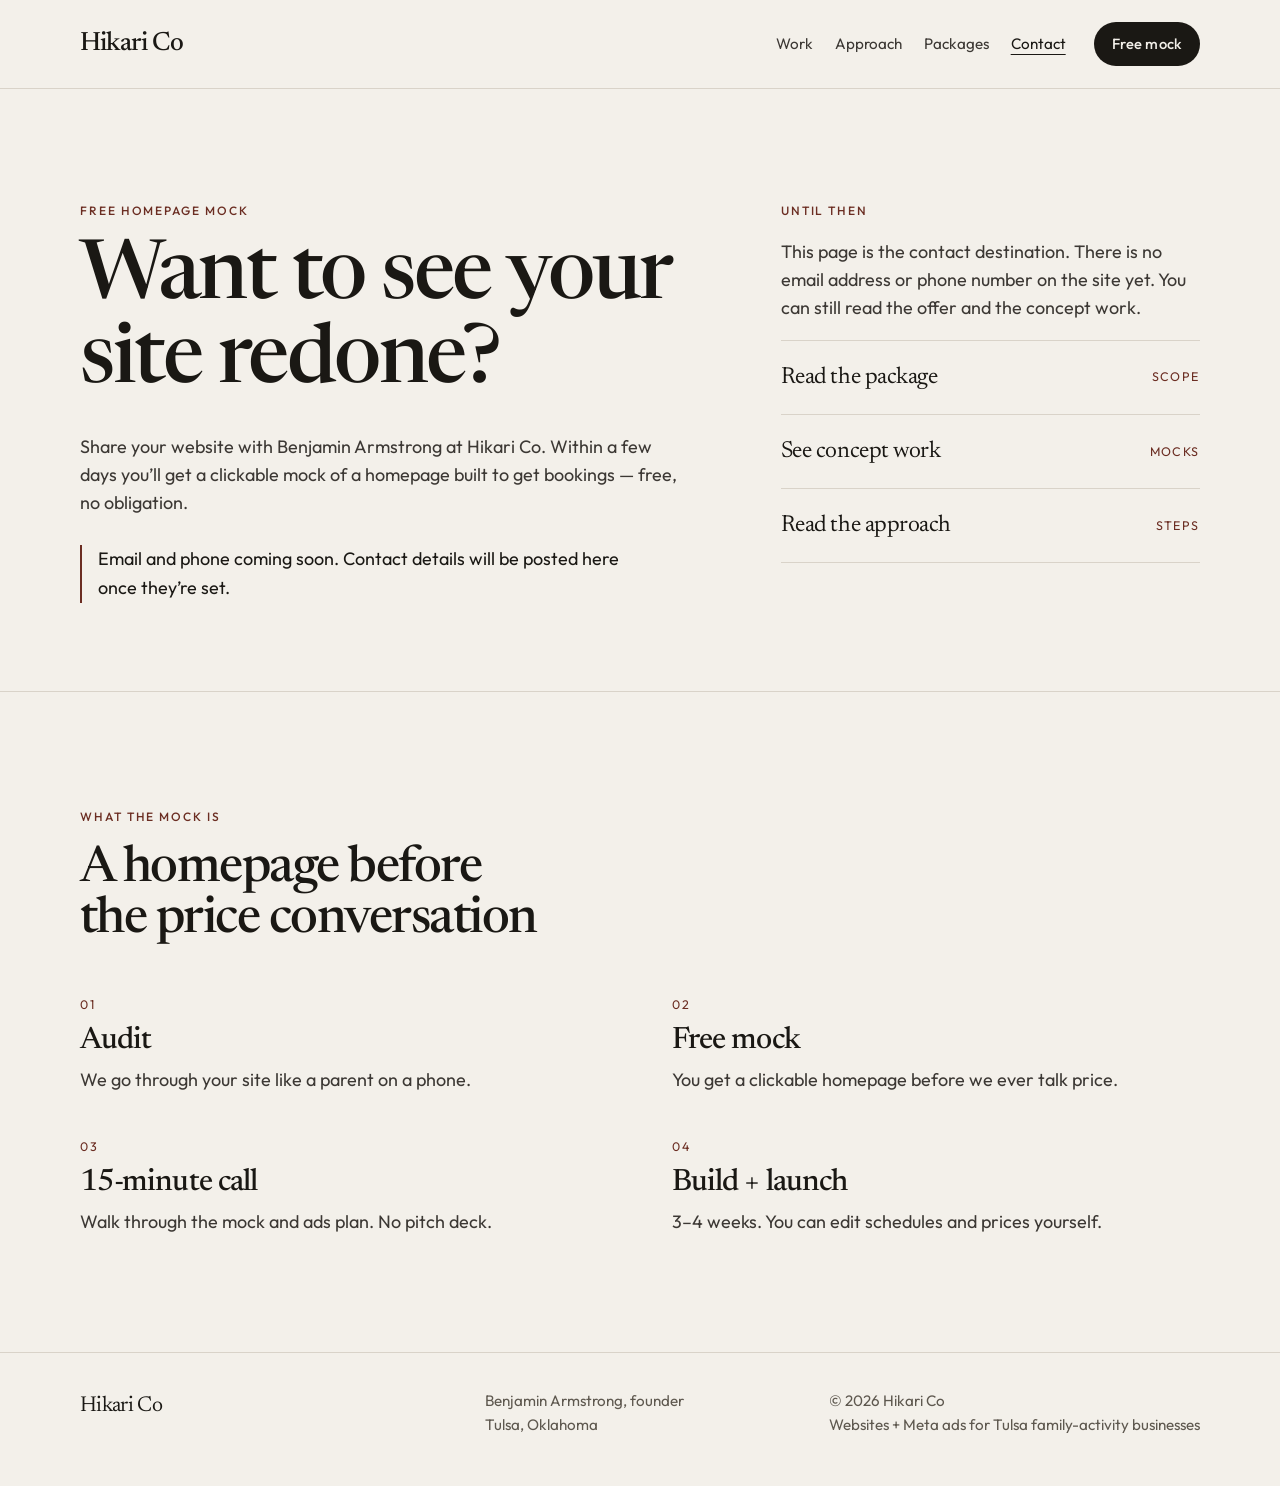
==== contact/index.html @ df914d3b "Redesign Hikari Co as a multi-page studio site. Move the fixed-price package to /packages/, keep pri" ====
<!DOCTYPE html>
<html lang="en">
<head>
  <meta charset="utf-8">
  <meta name="viewport" content="width=device-width, initial-scale=1">
  <title>Contact — Hikari Co</title>
  <meta name="description" content="Request a free homepage mock from Benjamin Armstrong at Hikari Co. Email and phone are not posted yet.">
  <link rel="icon" href="/favicon.svg" type="image/svg+xml">
  <link rel="preconnect" href="https://fonts.googleapis.com">
  <link rel="preconnect" href="https://fonts.gstatic.com" crossorigin>
  <link href="https://fonts.googleapis.com/css2?family=Newsreader:opsz,wght@6..72,500;6..72,600&family=Outfit:wght@400;500&display=swap" rel="stylesheet">
  <link rel="stylesheet" href="/styles.css">
</head>
<body>
  <a class="skip" href="#main">Skip to content</a>
  <header class="site-header">
    <div class="wrap header-bar">
      <a class="wordmark" href="/">Hikari Co</a>
      <nav class="nav" aria-label="Primary">
        <a href="/#work">Work</a>
        <a href="/#approach">Approach</a>
        <a href="/packages/">Packages</a>
        <a href="/contact/" aria-current="page">Contact</a>
      </nav>
      <a class="btn" href="/contact/" aria-current="page">Free mock</a>
    </div>
  </header>
  <main id="main" tabindex="-1">
    <section class="hero">
      <div class="wrap split">
        <div>
          <p class="eyebrow">Free homepage mock</p>
          <h1>Want to see your site redone?</h1>
          <p class="lede">Share your website with Benjamin Armstrong at Hikari Co. Within a few days you’ll get a clickable mock of a homepage built to get bookings — free, no obligation.</p>
          <p class="note">Email and phone coming soon. Contact details will be posted here once they’re set.</p>
        </div>
        <div>
          <p class="eyebrow">Until then</p>
          <p class="dek">This page is the contact destination. There is no email address or phone number on the site yet. You can still read the offer and the concept work.</p>
          <ul class="next-links">
            <li><a href="/packages/">Read the package <span>Scope</span></a></li>
            <li><a href="/#work">See concept work <span>Mocks</span></a></li>
            <li><a href="/#approach">Read the approach <span>Steps</span></a></li>
          </ul>
        </div>
      </div>
    </section>

    <section class="block" aria-labelledby="expect-title">
      <div class="wrap">
        <p class="eyebrow">What the mock is</p>
        <h2 id="expect-title">A homepage before the price conversation</h2>
        <ol class="steps">
          <li>
            <span class="num">01</span>
            <h3>Audit</h3>
            <p>We go through your site like a parent on a phone.</p>
          </li>
          <li>
            <span class="num">02</span>
            <h3>Free mock</h3>
            <p>You get a clickable homepage before we ever talk price.</p>
          </li>
          <li>
            <span class="num">03</span>
            <h3>15-minute call</h3>
            <p>Walk through the mock and ads plan. No pitch deck.</p>
          </li>
          <li>
            <span class="num">04</span>
            <h3>Build + launch</h3>
            <p>3–4 weeks. You can edit schedules and prices yourself.</p>
          </li>
        </ol>
      </div>
    </section>
  </main>
  <footer class="site-footer">
    <div class="wrap footer-grid">
      <p class="footer-name">Hikari Co</p>
      <p>Benjamin Armstrong, founder<br>Tulsa, Oklahoma</p>
      <p>© 2026 Hikari Co<br>Websites + Meta ads for Tulsa family-activity businesses</p>
    </div>
  </footer>
</body>
</html>
---- styles.css ----
/* Hikari Co — static studio site. Restrained type, paper, and ink. */

:root {
  --paper: #f3f0ea;
  --paper-2: #f7f5f1;
  --ink: #1a1814;
  --soft: #3c3834;
  --mute: #5e584f;
  --line: #d9d3c9;
  --accent: #6b2d22;
  --serif: "Newsreader", "Iowan Old Style", "Palatino Linotype", Palatino, Georgia, serif;
  --sans: "Outfit", "Avenir Next", "Segoe UI", sans-serif;
  --header: 7.5rem;
}

*,
*::before,
*::after {
  box-sizing: border-box;
}

html {
  scroll-behavior: smooth;
}

body {
  margin: 0;
  background: var(--paper);
  color: var(--ink);
  font-family: var(--sans);
  font-size: 18px;
  line-height: 1.6;
  font-weight: 400;
  text-rendering: optimizeLegibility;
  overflow-x: clip;
}

img {
  max-width: 100%;
}

a {
  color: inherit;
}

:focus {
  outline: none;
}

:focus-visible {
  outline: 2px solid var(--accent);
  outline-offset: 3px;
}

::selection {
  background: #e6d5cc;
  color: var(--ink);
}

.skip {
  position: absolute;
  left: 16px;
  top: -48px;
  z-index: 20;
  background: var(--ink);
  color: var(--paper);
  padding: 8px 12px;
  text-decoration: none;
}

.skip:focus {
  top: 12px;
}

.wrap {
  width: min(1120px, calc(100% - 48px));
  margin-inline: auto;
}

.site-header {
  position: sticky;
  top: 0;
  z-index: 5;
  background: var(--paper);
  border-bottom: 1px solid var(--line);
}

.header-bar {
  display: grid;
  grid-template-columns: 1fr auto;
  grid-template-areas:
    "mark cta"
    "nav nav";
  gap: 14px 20px;
  align-items: center;
  min-height: 4.5rem;
  padding-block: 18px 16px;
}

.wordmark {
  grid-area: mark;
  font-family: var(--serif);
  font-size: 1.65rem;
  font-weight: 500;
  letter-spacing: -0.03em;
  line-height: 1;
  text-decoration: none;
  justify-self: start;
}

.nav {
  grid-area: nav;
  display: flex;
  flex-wrap: wrap;
  gap: 8px 22px;
}

.nav a {
  text-decoration: none;
  font-size: 0.95rem;
  color: var(--soft);
}

.nav a:hover,
.nav a[aria-current="page"] {
  color: var(--ink);
}

.nav a[aria-current="page"] {
  text-decoration: underline;
  text-underline-offset: 0.35em;
  text-decoration-thickness: 1px;
}

.header-bar .btn {
  grid-area: cta;
  justify-self: end;
}

.btn {
  display: inline-flex;
  align-items: center;
  justify-content: center;
  min-height: 44px;
  padding: 0 18px;
  background: var(--ink);
  color: var(--paper);
  text-decoration: none;
  border-radius: 999px;
  font-size: 0.92rem;
  font-weight: 500;
  letter-spacing: 0.01em;
  transition: background-color 180ms ease, transform 180ms ease;
}

.btn:hover {
  background: #2c2824;
}

.btn.quiet {
  background: transparent;
  color: var(--ink);
  box-shadow: inset 0 0 0 1px var(--ink);
}

.btn.quiet:hover {
  background: rgba(26, 24, 20, 0.04);
}

.hero {
  padding-block: clamp(64px, 9vw, 112px) clamp(56px, 7vw, 88px);
}

.hero-grid {
  display: grid;
  grid-template-columns: minmax(0, 1.45fr) minmax(240px, 0.7fr);
  gap: clamp(36px, 6vw, 88px);
  align-items: end;
}

.eyebrow {
  margin: 0 0 18px;
  font-size: 0.75rem;
  font-weight: 500;
  letter-spacing: 0.16em;
  text-transform: uppercase;
  color: var(--accent);
}

h1,
h2,
h3 {
  font-family: var(--serif);
  font-weight: 500;
  letter-spacing: -0.03em;
  line-height: 1.02;
  text-wrap: balance;
  margin: 0;
}

h1 {
  font-size: clamp(2.6rem, 6.4vw, 5.15rem);
  max-width: 11em;
}

h2 {
  font-size: clamp(2rem, 4vw, 3.15rem);
  max-width: 16em;
}

h3 {
  font-size: clamp(1.55rem, 2.4vw, 2rem);
  margin-bottom: 10px;
}

.lede,
.dek {
  max-width: 38rem;
  color: var(--soft);
  font-size: 1.125rem;
  line-height: 1.55;
}

.lede {
  margin: 28px 0 0;
}

.by {
  margin: 22px 0 0;
  color: var(--mute);
  font-size: 0.95rem;
}

.actions {
  display: flex;
  flex-wrap: wrap;
  gap: 12px;
  margin-top: 32px;
}

.side-note {
  margin: 0;
  padding-top: 8px;
  border-top: 1px solid var(--line);
  color: var(--mute);
  font-size: 0.95rem;
}

.side-note a {
  color: var(--ink);
}

.block {
  padding-block: clamp(72px, 9vw, 120px);
  border-top: 1px solid var(--line);
}

.intro {
  max-width: 40rem;
  margin-top: 18px;
  color: var(--soft);
}

.places {
  list-style: none;
  padding: 0;
  margin: 48px 0 0;
  display: grid;
  grid-template-columns: repeat(4, minmax(0, 1fr));
  border-top: 1px solid var(--line);
}

.places li {
  margin: 0;
  padding: 18px 20px 18px 0;
  border-bottom: 1px solid var(--line);
  font-size: 1.02rem;
}

.pair {
  display: grid;
  grid-template-columns: 1fr 1fr;
  gap: 48px 72px;
  margin-top: 48px;
}

.pair p,
.steps p,
.scope p,
.work-desc {
  margin: 0;
  color: var(--soft);
  max-width: 38rem;
}

.text-link {
  display: inline-block;
  margin-top: 28px;
  color: var(--ink);
  text-underline-offset: 0.28em;
}

.disclaimer {
  margin: 28px 0 8px;
  padding: 22px 24px;
  max-width: 44rem;
  background: var(--paper-2);
  border: 1px solid var(--line);
  color: var(--soft);
  font-size: 1rem;
}

.disclaimer strong {
  display: block;
  margin-bottom: 8px;
  color: var(--ink);
  font-weight: 500;
  font-family: var(--serif);
  font-size: 1.25rem;
  letter-spacing: -0.02em;
  line-height: 1.25;
}

.work-list {
  list-style: none;
  padding: 0;
  margin: 36px 0 0;
}

.work-row {
  display: grid;
  grid-template-columns: minmax(0, 1fr) auto;
  gap: 6px 32px;
  padding: 28px 0;
  border-top: 1px solid var(--line);
  text-decoration: none;
  color: inherit;
  transition: background-color 180ms ease;
}

.work-list li:last-child .work-row {
  border-bottom: 1px solid var(--line);
}

.work-kicker,
.work-go {
  font-size: 0.82rem;
  letter-spacing: 0.08em;
  text-transform: uppercase;
  color: var(--mute);
}

.work-name {
  font-family: var(--serif);
  font-size: clamp(1.8rem, 3vw, 2.6rem);
  font-weight: 500;
  letter-spacing: -0.03em;
  line-height: 1.05;
  color: var(--ink);
}

.work-desc {
  grid-column: 1;
}

.work-go {
  grid-column: 2;
  grid-row: 1 / span 3;
  align-self: center;
  color: var(--accent);
  letter-spacing: 0.06em;
  transition: transform 180ms ease;
}

.work-row:hover .work-go {
  transform: translateX(4px);
}

.steps,
.scope {
  list-style: none;
  padding: 0;
  margin: 48px 0 0;
}

.steps {
  display: grid;
  grid-template-columns: 1fr 1fr;
  gap: 42px 64px;
}

.num {
  display: block;
  margin-bottom: 10px;
  font-size: 0.78rem;
  letter-spacing: 0.14em;
  color: var(--accent);
}

.close-grid,
.split {
  display: grid;
  grid-template-columns: minmax(0, 1.2fr) minmax(240px, 0.8fr);
  gap: 40px 72px;
  align-items: start;
}

.note {
  margin: 28px 0 0;
  padding-left: 16px;
  border-left: 2px solid var(--accent);
  max-width: 36rem;
  color: var(--ink);
}

.price {
  margin: 28px 0 0;
  font-family: var(--serif);
  font-weight: 500;
  font-size: clamp(2.35rem, 6.5vw, 4.75rem);
  letter-spacing: -0.045em;
  line-height: 0.95;
}

.price-follow {
  margin-top: 36px;
}

.included {
  list-style: none;
  padding: 0;
  margin: 8px 0 0;
  border-top: 1px solid var(--line);
}

.included li {
  padding: 16px 0;
  border-bottom: 1px solid var(--line);
  color: var(--soft);
}

.scope li + li {
  margin-top: 36px;
  padding-top: 36px;
  border-top: 1px solid var(--line);
}

.next-links {
  list-style: none;
  padding: 0;
  margin: 12px 0 0;
  border-top: 1px solid var(--line);
}

.next-links a {
  display: flex;
  justify-content: space-between;
  gap: 16px;
  padding: 18px 0;
  border-bottom: 1px solid var(--line);
  text-decoration: none;
  font-family: var(--serif);
  font-size: 1.45rem;
  letter-spacing: -0.02em;
}

.next-links a span {
  font-family: var(--sans);
  font-size: 0.78rem;
  letter-spacing: 0.12em;
  text-transform: uppercase;
  color: var(--accent);
  align-self: center;
}

.site-footer {
  border-top: 1px solid var(--line);
  padding-block: 36px 48px;
  color: var(--mute);
  font-size: 0.95rem;
}

.footer-grid {
  display: grid;
  grid-template-columns: 1.2fr 1fr auto;
  gap: 24px 40px;
  align-items: start;
}

.footer-grid p {
  margin: 0;
}

.footer-name {
  font-family: var(--serif);
  color: var(--ink);
  font-size: 1.35rem;
  letter-spacing: -0.03em;
}

.sr-only {
  position: absolute;
  width: 1px;
  height: 1px;
  padding: 0;
  margin: -1px;
  overflow: hidden;
  clip: rect(0, 0, 0, 0);
  white-space: nowrap;
  border: 0;
}

main:focus {
  outline: none;
}

[id] {
  scroll-margin-top: 8.5rem;
}

@media (min-width: 860px) {
  .header-bar {
    grid-template-columns: auto 1fr auto;
    grid-template-areas: "mark nav cta";
    padding-block: 22px;
  }

  .nav {
    justify-content: flex-end;
    margin-right: 8px;
  }
}

@media (max-width: 859px) {
  .hero-grid,
  .pair,
  .steps,
  .close-grid,
  .split,
  .footer-grid,
  .places {
    grid-template-columns: 1fr;
  }

  .places {
    grid-template-columns: 1fr 1fr;
  }

  .footer-grid {
    gap: 18px;
  }
}

@media (max-width: 640px) {
  .wrap {
    width: min(1120px, calc(100% - 36px));
  }

  .work-row {
    grid-template-columns: 1fr;
  }

  .work-go {
    grid-column: 1;
    grid-row: auto;
    margin-top: 8px;
  }

  .work-row:hover .work-go {
    transform: none;
  }
}

@media (max-width: 420px) {
  .places {
    grid-template-columns: 1fr;
  }
}

@media (prefers-reduced-motion: reduce) {
  html {
    scroll-behavior: auto;
  }

  *,
  *::before,
  *::after {
    animation: none !important;
    transition: none !important;
    scroll-behavior: auto !important;
  }
}

@keyframes rise {
  from {
    transform: translateY(8px);
  }
  to {
    transform: none;
  }
}

.hero h1,
.hero .lede,
.hero .actions {
  animation: rise 700ms ease both;
}

.hero .lede {
  animation-delay: 80ms;
}

.hero .actions {
  animation-delay: 150ms;
}
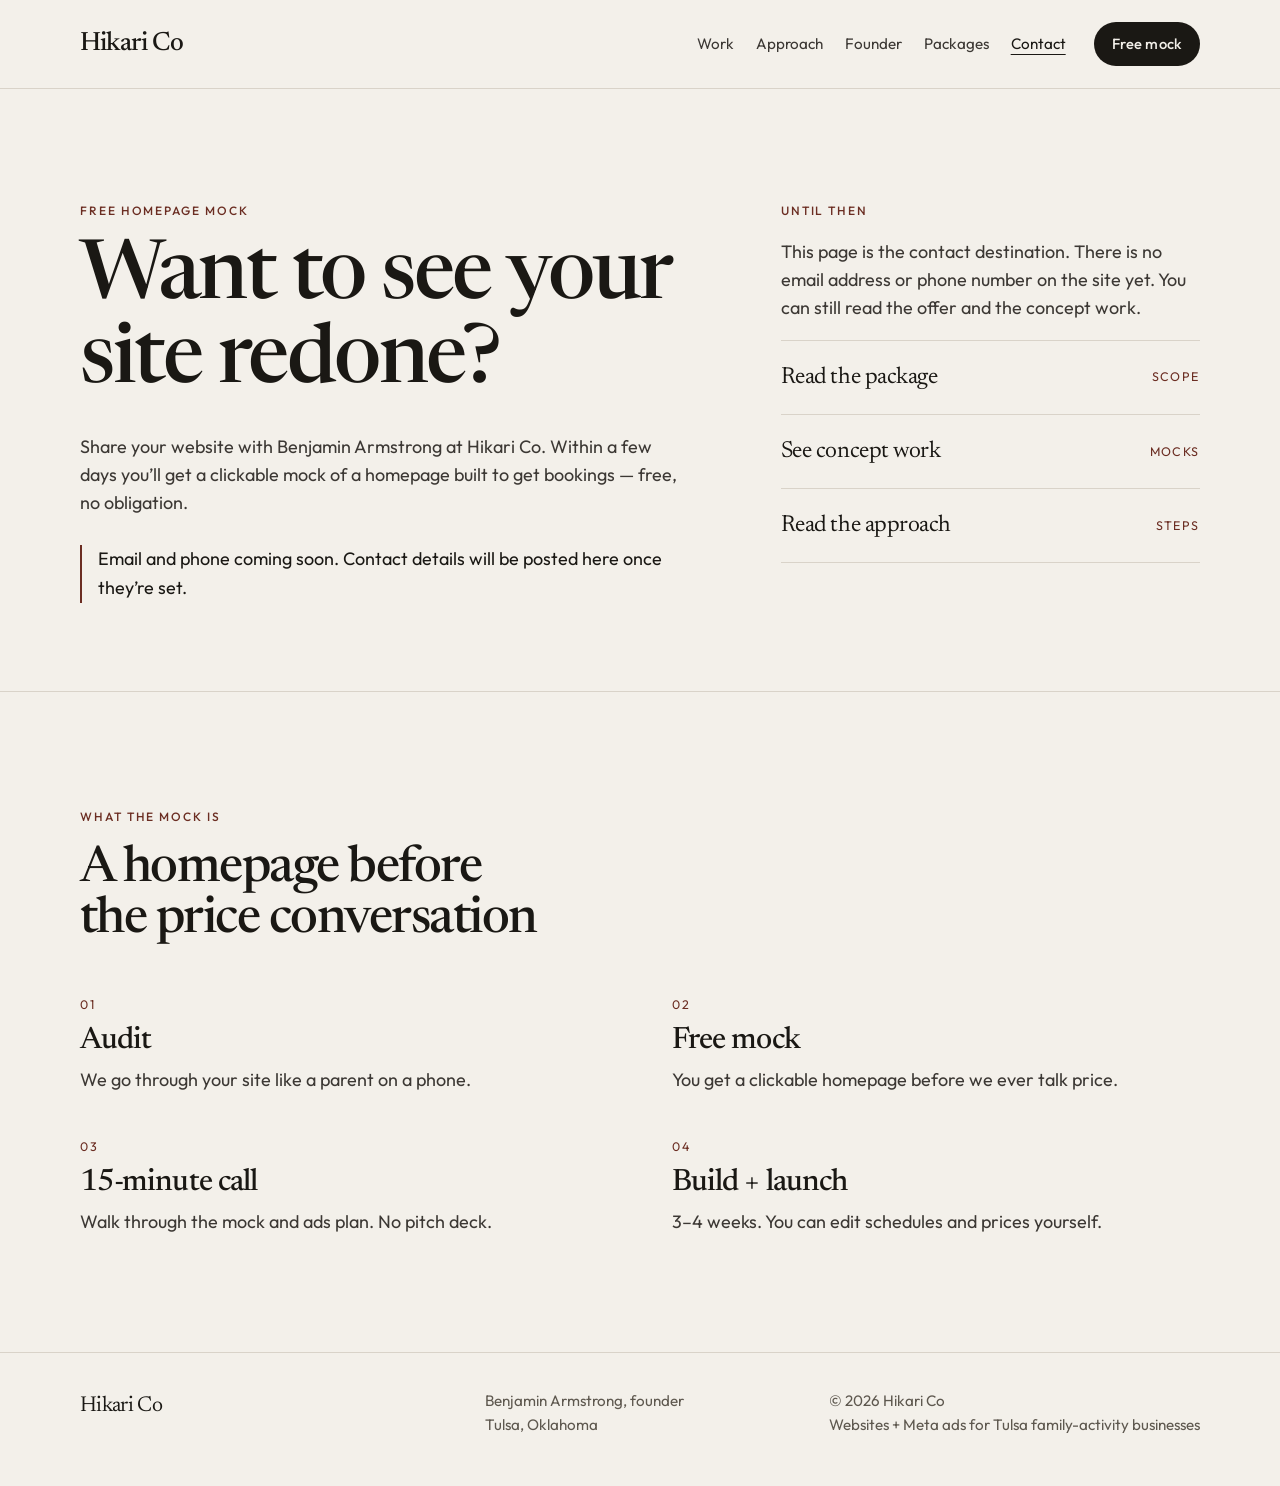
==== commit 86a5db66: "Add a short founder background from Benjamin Armstrong’s own jobs. Show 7+ years in paid acquisition" ====
--- a/contact/index.html
+++ b/contact/index.html
@@ -19,6 +19,7 @@
       <nav class="nav" aria-label="Primary">
         <a href="/#work">Work</a>
         <a href="/#approach">Approach</a>
+        <a href="/#founder">Founder</a>
         <a href="/packages/">Packages</a>
         <a href="/contact/" aria-current="page">Contact</a>
       </nav>
--- a/styles.css
+++ b/styles.css
@@ -409,8 +409,90 @@
   margin: 28px 0 0;
   padding-left: 16px;
   border-left: 2px solid var(--accent);
-  max-width: 36rem;
-  color: var(--ink);
+  max-width: 40rem;
+  color: var(--ink);
+}
+
+.creds {
+  list-style: none;
+  display: grid;
+  grid-template-columns: 1fr 1fr;
+  gap: 28px 64px;
+  margin: 40px 0 0;
+  padding: 28px 0 0;
+  border-top: 1px solid var(--line);
+}
+
+.creds strong {
+  display: block;
+  font-family: var(--serif);
+  font-weight: 500;
+  font-size: clamp(2.4rem, 4vw, 3.4rem);
+  letter-spacing: -0.03em;
+  line-height: 1;
+}
+
+.creds span {
+  display: block;
+  margin-top: 10px;
+  max-width: 34rem;
+  color: var(--soft);
+}
+
+.role-group {
+  margin-top: 48px;
+}
+
+.role-group h3 {
+  font-size: 1.45rem;
+}
+
+.roles {
+  list-style: none;
+  margin: 12px 0 0;
+  padding: 0;
+}
+
+.roles li {
+  display: grid;
+  grid-template-columns: minmax(0, 1.15fr) minmax(0, 1.25fr) auto;
+  gap: 4px 28px;
+  align-items: baseline;
+  padding: 16px 0;
+  border-bottom: 1px solid var(--line);
+}
+
+.roles li:first-child {
+  border-top: 1px solid var(--line);
+}
+
+.role-org,
+.role-title,
+.when,
+.role-scope {
+  margin: 0;
+}
+
+.role-org {
+  font-family: var(--serif);
+  font-size: 1.35rem;
+  letter-spacing: -0.02em;
+}
+
+.role-title {
+  color: var(--soft);
+}
+
+.when {
+  color: var(--mute);
+  font-size: 0.95rem;
+  text-align: right;
+}
+
+.role-scope {
+  margin-top: 12px;
+  max-width: 40rem;
+  color: var(--soft);
 }
 
 .price {
@@ -538,7 +620,8 @@
   .close-grid,
   .split,
   .footer-grid,
-  .places {
+  .places,
+  .creds {
     grid-template-columns: 1fr;
   }
 
@@ -568,6 +651,14 @@
 
   .work-row:hover .work-go {
     transform: none;
+  }
+
+  .roles li {
+    grid-template-columns: 1fr;
+  }
+
+  .when {
+    text-align: left;
   }
 }
 
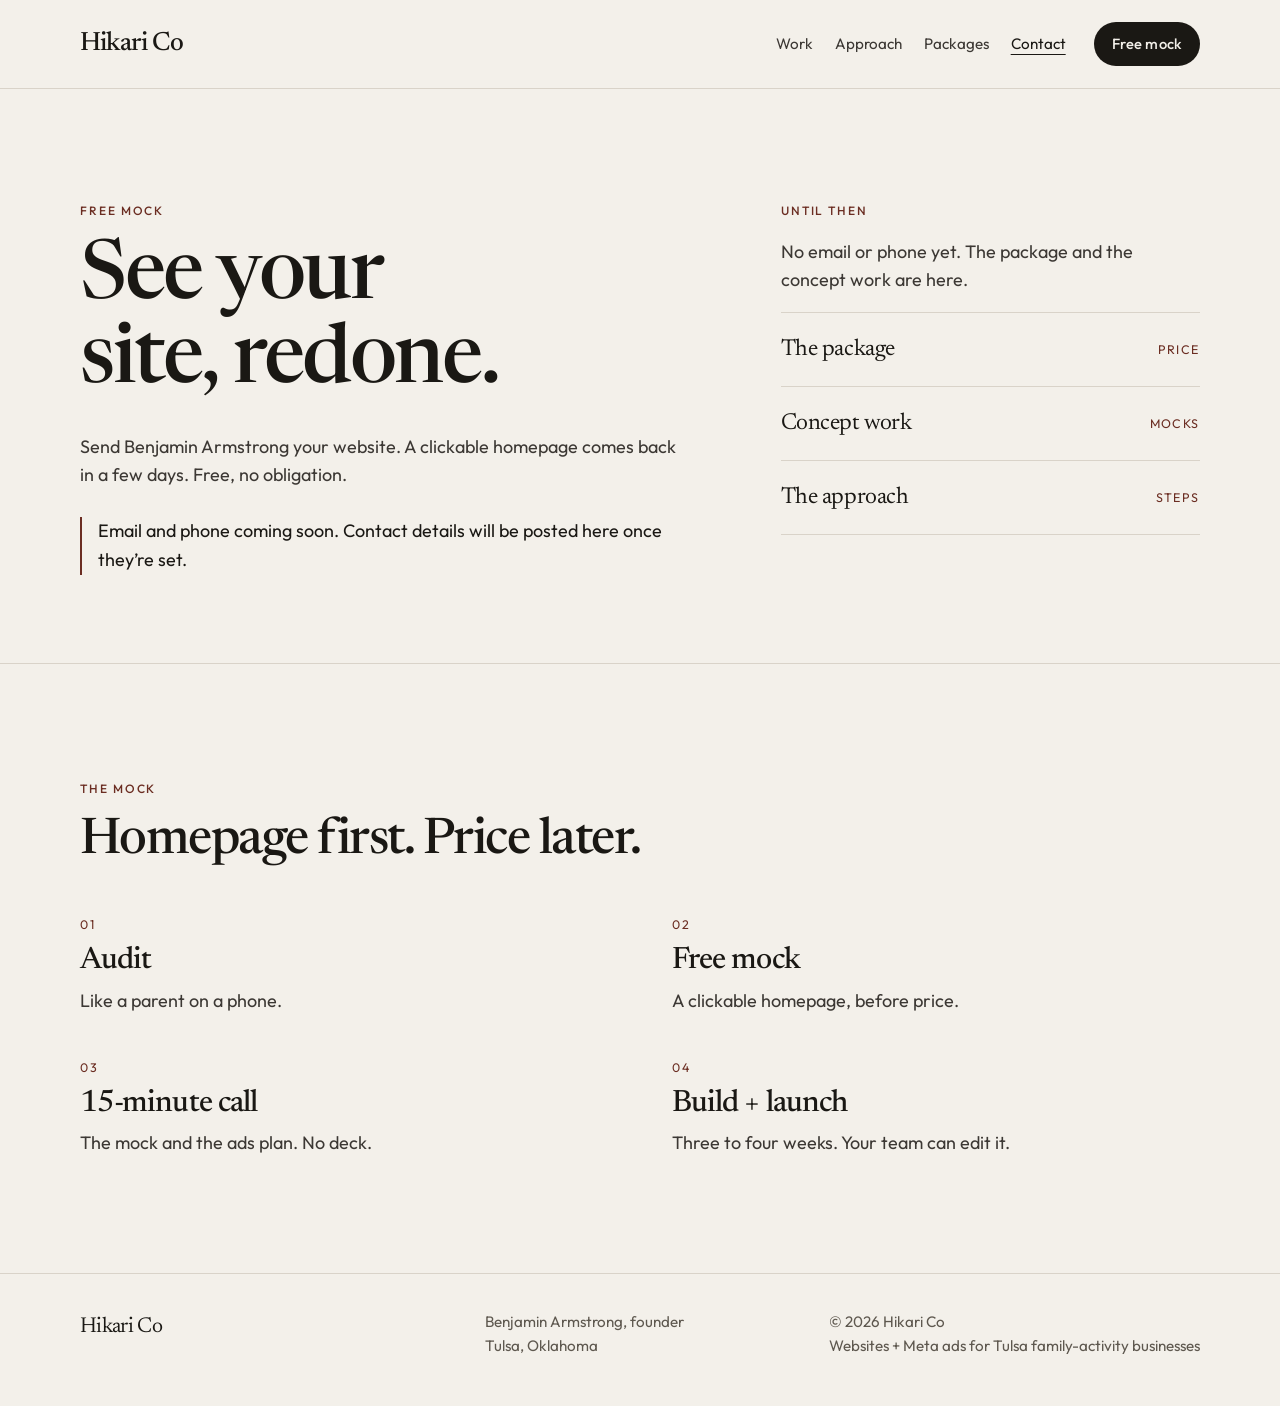
==== commit d787ae4f: "Shorten the site copy into agency headlines. Keep the pages, price, concept-mock disclaimer, and con" ====
--- a/contact/index.html
+++ b/contact/index.html
@@ -19,7 +19,6 @@
       <nav class="nav" aria-label="Primary">
         <a href="/#work">Work</a>
         <a href="/#approach">Approach</a>
-        <a href="/#founder">Founder</a>
         <a href="/packages/">Packages</a>
         <a href="/contact/" aria-current="page">Contact</a>
       </nav>
@@ -30,18 +29,18 @@
     <section class="hero">
       <div class="wrap split">
         <div>
-          <p class="eyebrow">Free homepage mock</p>
-          <h1>Want to see your site redone?</h1>
-          <p class="lede">Share your website with Benjamin Armstrong at Hikari Co. Within a few days you’ll get a clickable mock of a homepage built to get bookings — free, no obligation.</p>
+          <p class="eyebrow">Free mock</p>
+          <h1>See your site, redone.</h1>
+          <p class="lede">Send Benjamin Armstrong your website. A clickable homepage comes back in a few days. Free, no obligation.</p>
           <p class="note">Email and phone coming soon. Contact details will be posted here once they’re set.</p>
         </div>
         <div>
           <p class="eyebrow">Until then</p>
-          <p class="dek">This page is the contact destination. There is no email address or phone number on the site yet. You can still read the offer and the concept work.</p>
+          <p class="dek">No email or phone yet. The package and the concept work are here.</p>
           <ul class="next-links">
-            <li><a href="/packages/">Read the package <span>Scope</span></a></li>
-            <li><a href="/#work">See concept work <span>Mocks</span></a></li>
-            <li><a href="/#approach">Read the approach <span>Steps</span></a></li>
+            <li><a href="/packages/">The package <span>Price</span></a></li>
+            <li><a href="/#work">Concept work <span>Mocks</span></a></li>
+            <li><a href="/#approach">The approach <span>Steps</span></a></li>
           </ul>
         </div>
       </div>
@@ -49,28 +48,28 @@
 
     <section class="block" aria-labelledby="expect-title">
       <div class="wrap">
-        <p class="eyebrow">What the mock is</p>
-        <h2 id="expect-title">A homepage before the price conversation</h2>
+        <p class="eyebrow">The mock</p>
+        <h2 id="expect-title">Homepage first. Price later.</h2>
         <ol class="steps">
           <li>
             <span class="num">01</span>
             <h3>Audit</h3>
-            <p>We go through your site like a parent on a phone.</p>
+            <p>Like a parent on a phone.</p>
           </li>
           <li>
             <span class="num">02</span>
             <h3>Free mock</h3>
-            <p>You get a clickable homepage before we ever talk price.</p>
+            <p>A clickable homepage, before price.</p>
           </li>
           <li>
             <span class="num">03</span>
             <h3>15-minute call</h3>
-            <p>Walk through the mock and ads plan. No pitch deck.</p>
+            <p>The mock and the ads plan. No deck.</p>
           </li>
           <li>
             <span class="num">04</span>
             <h3>Build + launch</h3>
-            <p>3–4 weeks. You can edit schedules and prices yourself.</p>
+            <p>Three to four weeks. Your team can edit it.</p>
           </li>
         </ol>
       </div>
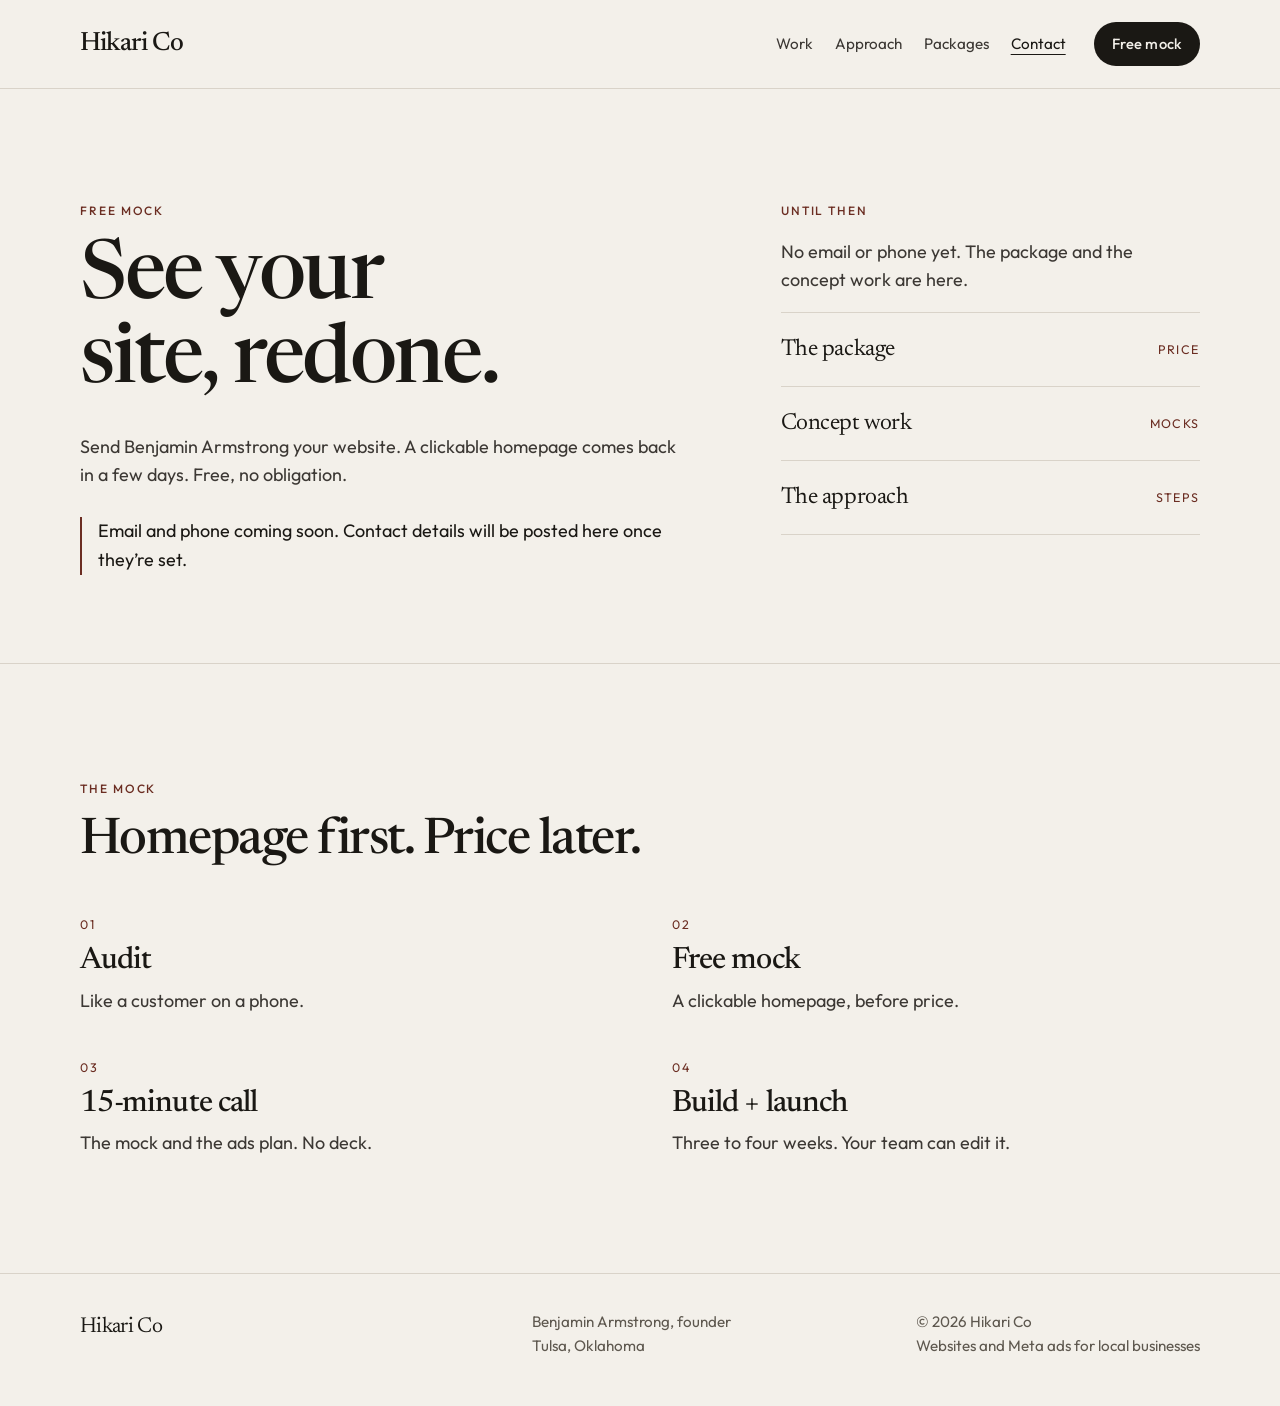
==== commit 97624e97: "Position Hikari for any local business. Drop the family-activity niche from the headlines, offer, an" ====
--- a/contact/index.html
+++ b/contact/index.html
@@ -54,7 +54,7 @@
           <li>
             <span class="num">01</span>
             <h3>Audit</h3>
-            <p>Like a parent on a phone.</p>
+            <p>Like a customer on a phone.</p>
           </li>
           <li>
             <span class="num">02</span>
@@ -79,7 +79,7 @@
     <div class="wrap footer-grid">
       <p class="footer-name">Hikari Co</p>
       <p>Benjamin Armstrong, founder<br>Tulsa, Oklahoma</p>
-      <p>© 2026 Hikari Co<br>Websites + Meta ads for Tulsa family-activity businesses</p>
+      <p>© 2026 Hikari Co<br>Websites and Meta ads for local businesses</p>
     </div>
   </footer>
 </body>
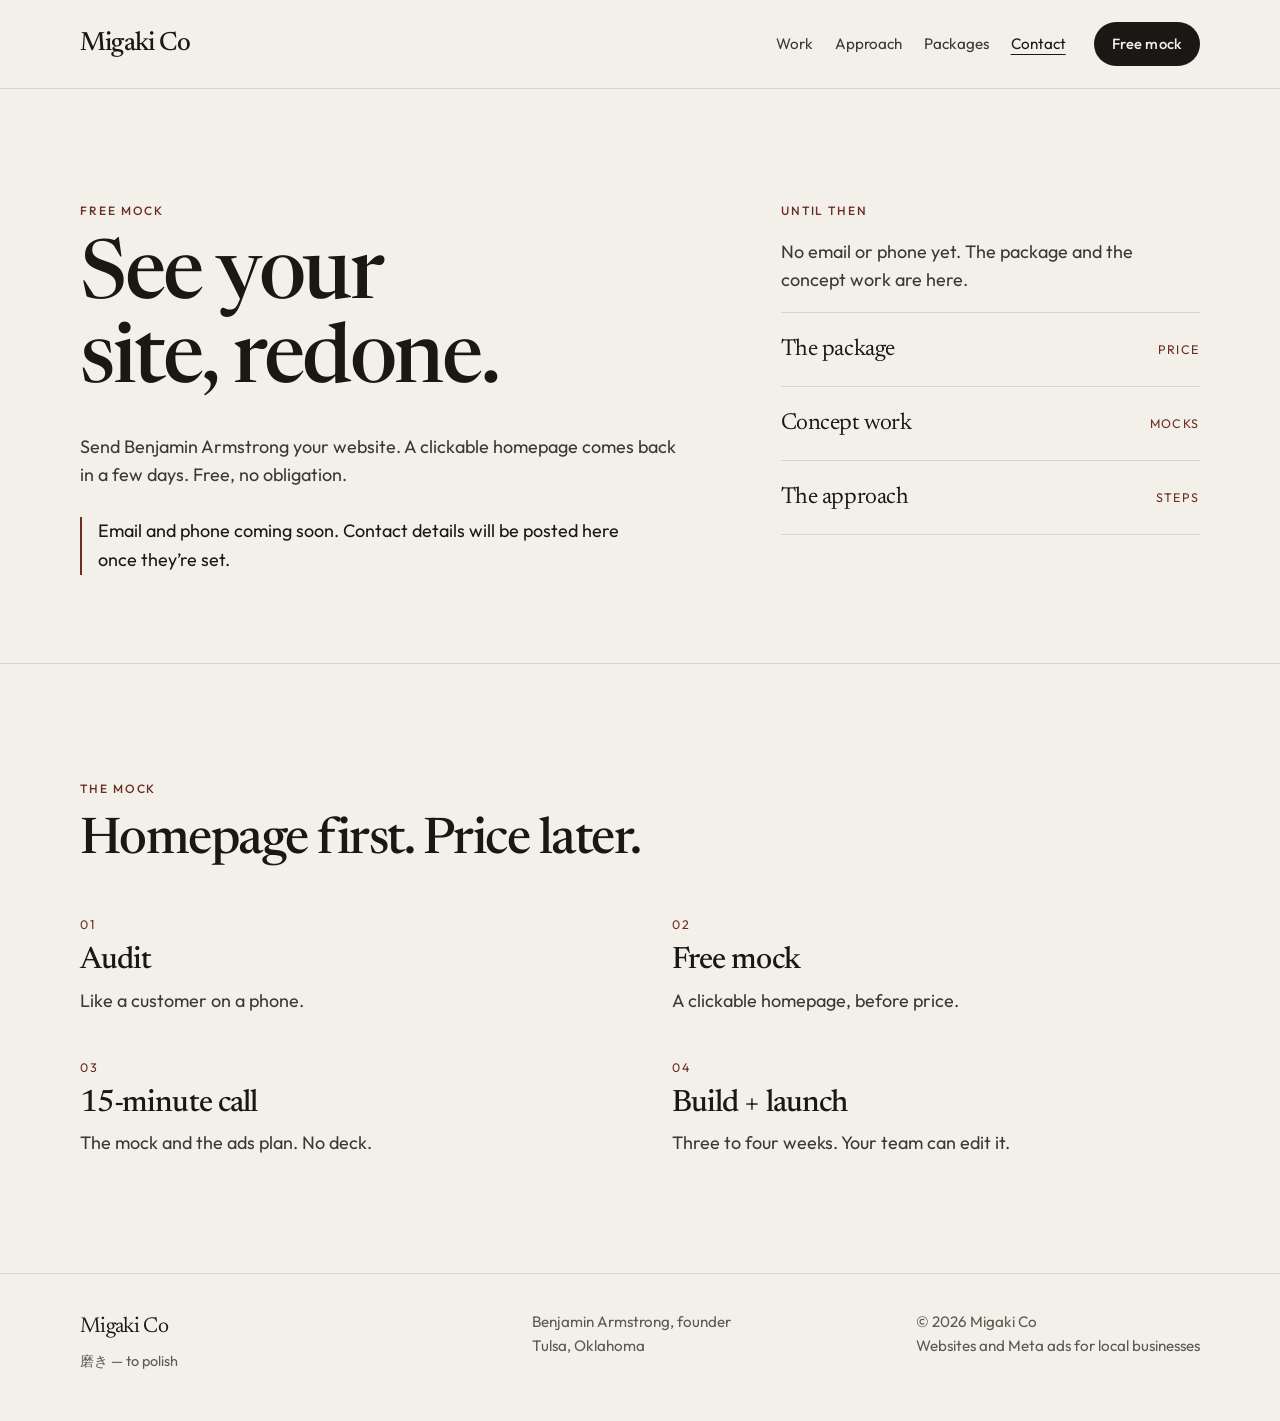
==== commit 04eb1fb5: "Rebrand the site from Hikari Co to Migaki Co. Use the new name in the wordmark, titles, and footer, " ====
--- a/contact/index.html
+++ b/contact/index.html
@@ -3,8 +3,11 @@
 <head>
   <meta charset="utf-8">
   <meta name="viewport" content="width=device-width, initial-scale=1">
-  <title>Contact — Hikari Co</title>
-  <meta name="description" content="Request a free homepage mock from Benjamin Armstrong at Hikari Co. Email and phone are not posted yet.">
+  <title>Contact — Migaki Co</title>
+  <meta name="description" content="Request a free homepage mock from Benjamin Armstrong at Migaki Co. Email and phone are not posted yet.">
+  <meta property="og:title" content="Contact — Migaki Co">
+  <meta property="og:description" content="Request a free homepage mock from Benjamin Armstrong at Migaki Co. Email and phone are not posted yet.">
+  <meta property="og:type" content="website">
   <link rel="icon" href="/favicon.svg" type="image/svg+xml">
   <link rel="preconnect" href="https://fonts.googleapis.com">
   <link rel="preconnect" href="https://fonts.gstatic.com" crossorigin>
@@ -15,7 +18,7 @@
   <a class="skip" href="#main">Skip to content</a>
   <header class="site-header">
     <div class="wrap header-bar">
-      <a class="wordmark" href="/">Hikari Co</a>
+      <a class="wordmark" href="/">Migaki Co</a>
       <nav class="nav" aria-label="Primary">
         <a href="/#work">Work</a>
         <a href="/#approach">Approach</a>
@@ -77,9 +80,12 @@
   </main>
   <footer class="site-footer">
     <div class="wrap footer-grid">
-      <p class="footer-name">Hikari Co</p>
+      <div>
+        <p class="footer-name">Migaki Co</p>
+        <p class="footer-meaning"><span lang="ja">磨き</span> — to polish</p>
+      </div>
       <p>Benjamin Armstrong, founder<br>Tulsa, Oklahoma</p>
-      <p>© 2026 Hikari Co<br>Websites and Meta ads for local businesses</p>
+      <p>© 2026 Migaki Co<br>Websites and Meta ads for local businesses</p>
     </div>
   </footer>
 </body>
--- a/styles.css
+++ b/styles.css
@@ -1,4 +1,4 @@
-/* Hikari Co — static studio site. Restrained type, paper, and ink. */
+/* Migaki Co — static studio site. Restrained type, paper, and ink. */
 
 :root {
   --paper: #f3f0ea;
@@ -409,90 +409,8 @@
   margin: 28px 0 0;
   padding-left: 16px;
   border-left: 2px solid var(--accent);
-  max-width: 40rem;
-  color: var(--ink);
-}
-
-.creds {
-  list-style: none;
-  display: grid;
-  grid-template-columns: 1fr 1fr;
-  gap: 28px 64px;
-  margin: 40px 0 0;
-  padding: 28px 0 0;
-  border-top: 1px solid var(--line);
-}
-
-.creds strong {
-  display: block;
-  font-family: var(--serif);
-  font-weight: 500;
-  font-size: clamp(2.4rem, 4vw, 3.4rem);
-  letter-spacing: -0.03em;
-  line-height: 1;
-}
-
-.creds span {
-  display: block;
-  margin-top: 10px;
-  max-width: 34rem;
-  color: var(--soft);
-}
-
-.role-group {
-  margin-top: 48px;
-}
-
-.role-group h3 {
-  font-size: 1.45rem;
-}
-
-.roles {
-  list-style: none;
-  margin: 12px 0 0;
-  padding: 0;
-}
-
-.roles li {
-  display: grid;
-  grid-template-columns: minmax(0, 1.15fr) minmax(0, 1.25fr) auto;
-  gap: 4px 28px;
-  align-items: baseline;
-  padding: 16px 0;
-  border-bottom: 1px solid var(--line);
-}
-
-.roles li:first-child {
-  border-top: 1px solid var(--line);
-}
-
-.role-org,
-.role-title,
-.when,
-.role-scope {
-  margin: 0;
-}
-
-.role-org {
-  font-family: var(--serif);
-  font-size: 1.35rem;
-  letter-spacing: -0.02em;
-}
-
-.role-title {
-  color: var(--soft);
-}
-
-.when {
-  color: var(--mute);
-  font-size: 0.95rem;
-  text-align: right;
-}
-
-.role-scope {
-  margin-top: 12px;
-  max-width: 40rem;
-  color: var(--soft);
+  max-width: 36rem;
+  color: var(--ink);
 }
 
 .price {
@@ -580,6 +498,12 @@
   letter-spacing: -0.03em;
 }
 
+.footer-grid .footer-meaning {
+  margin: 6px 0 0;
+  color: var(--mute);
+  font-size: 0.9rem;
+}
+
 .sr-only {
   position: absolute;
   width: 1px;
@@ -620,8 +544,7 @@
   .close-grid,
   .split,
   .footer-grid,
-  .places,
-  .creds {
+  .places {
     grid-template-columns: 1fr;
   }
 
@@ -651,14 +574,6 @@
 
   .work-row:hover .work-go {
     transform: none;
-  }
-
-  .roles li {
-    grid-template-columns: 1fr;
-  }
-
-  .when {
-    text-align: left;
   }
 }
 
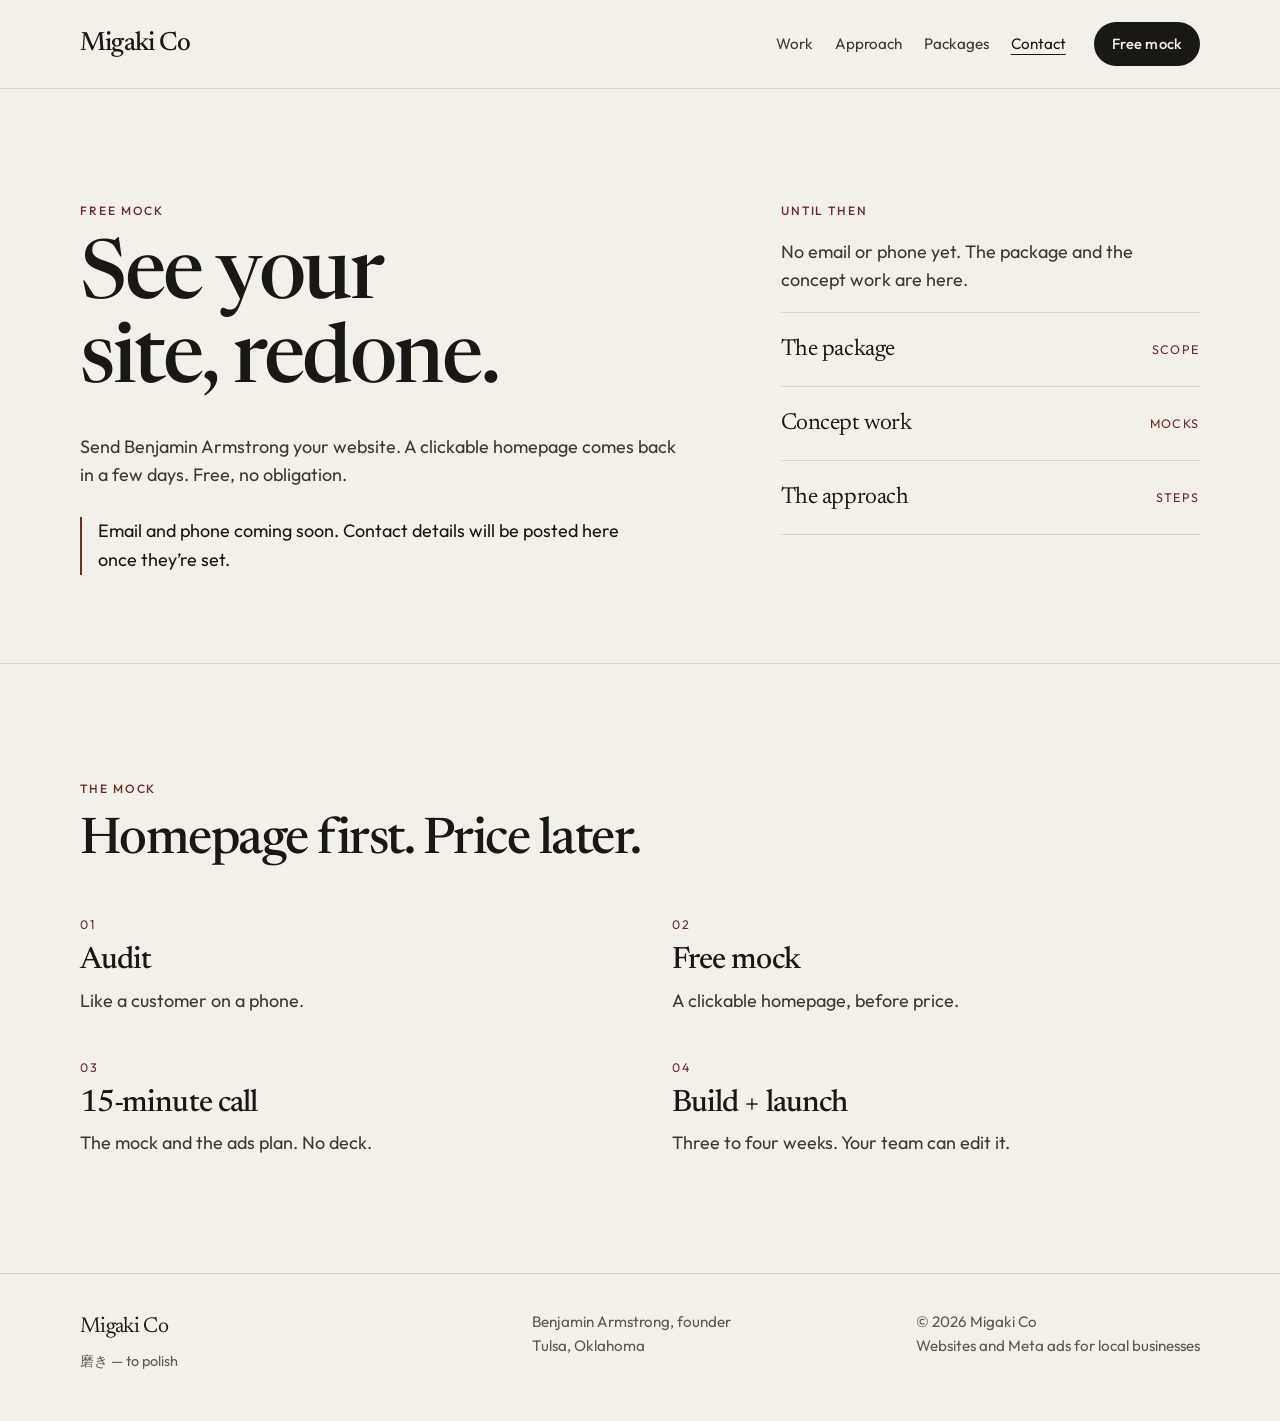
==== commit e47358f6: "Remove published prices and ask for a custom quote. Drop the package range and the typical project f" ====
--- a/contact/index.html
+++ b/contact/index.html
@@ -41,7 +41,7 @@
           <p class="eyebrow">Until then</p>
           <p class="dek">No email or phone yet. The package and the concept work are here.</p>
           <ul class="next-links">
-            <li><a href="/packages/">The package <span>Price</span></a></li>
+            <li><a href="/packages/">The package <span>Scope</span></a></li>
             <li><a href="/#work">Concept work <span>Mocks</span></a></li>
             <li><a href="/#approach">The approach <span>Steps</span></a></li>
           </ul>
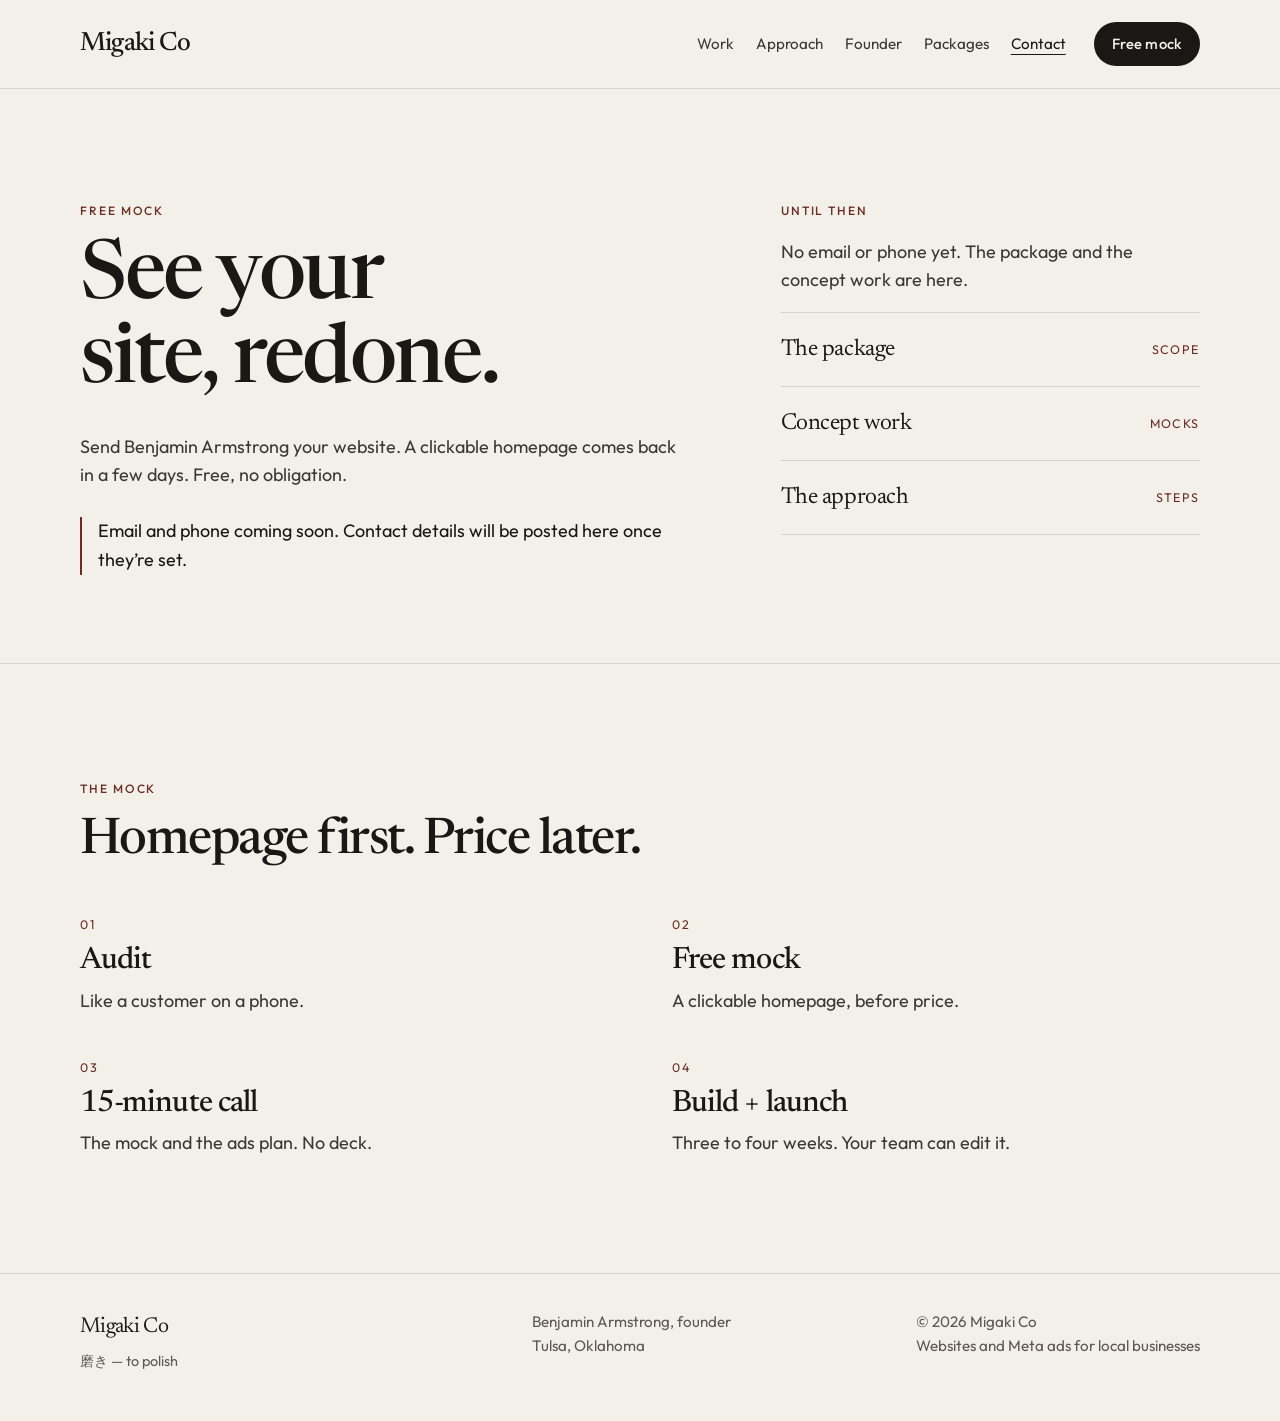
==== commit 34370e35: "Update founder credentials onto the Migaki Co site. Keep the short agency copy from main and rename " ====
--- a/contact/index.html
+++ b/contact/index.html
@@ -22,6 +22,7 @@
       <nav class="nav" aria-label="Primary">
         <a href="/#work">Work</a>
         <a href="/#approach">Approach</a>
+        <a href="/#founder">Founder</a>
         <a href="/packages/">Packages</a>
         <a href="/contact/" aria-current="page">Contact</a>
       </nav>
--- a/styles.css
+++ b/styles.css
@@ -409,8 +409,90 @@
   margin: 28px 0 0;
   padding-left: 16px;
   border-left: 2px solid var(--accent);
-  max-width: 36rem;
-  color: var(--ink);
+  max-width: 40rem;
+  color: var(--ink);
+}
+
+.creds {
+  list-style: none;
+  display: grid;
+  grid-template-columns: 1fr 1fr;
+  gap: 28px 64px;
+  margin: 40px 0 0;
+  padding: 28px 0 0;
+  border-top: 1px solid var(--line);
+}
+
+.creds strong {
+  display: block;
+  font-family: var(--serif);
+  font-weight: 500;
+  font-size: clamp(2.4rem, 4vw, 3.4rem);
+  letter-spacing: -0.03em;
+  line-height: 1;
+}
+
+.creds span {
+  display: block;
+  margin-top: 10px;
+  max-width: 34rem;
+  color: var(--soft);
+}
+
+.role-group {
+  margin-top: 48px;
+}
+
+.role-group h3 {
+  font-size: 1.45rem;
+}
+
+.roles {
+  list-style: none;
+  margin: 12px 0 0;
+  padding: 0;
+}
+
+.roles li {
+  display: grid;
+  grid-template-columns: minmax(0, 1.15fr) minmax(0, 1.25fr) auto;
+  gap: 4px 28px;
+  align-items: baseline;
+  padding: 16px 0;
+  border-bottom: 1px solid var(--line);
+}
+
+.roles li:first-child {
+  border-top: 1px solid var(--line);
+}
+
+.role-org,
+.role-title,
+.when,
+.role-scope {
+  margin: 0;
+}
+
+.role-org {
+  font-family: var(--serif);
+  font-size: 1.35rem;
+  letter-spacing: -0.02em;
+}
+
+.role-title {
+  color: var(--soft);
+}
+
+.when {
+  color: var(--mute);
+  font-size: 0.95rem;
+  text-align: right;
+}
+
+.role-scope {
+  margin-top: 12px;
+  max-width: 40rem;
+  color: var(--soft);
 }
 
 .price {
@@ -544,7 +626,8 @@
   .close-grid,
   .split,
   .footer-grid,
-  .places {
+  .places,
+  .creds {
     grid-template-columns: 1fr;
   }
 
@@ -574,6 +657,14 @@
 
   .work-row:hover .work-go {
     transform: none;
+  }
+
+  .roles li {
+    grid-template-columns: 1fr;
+  }
+
+  .when {
+    text-align: left;
   }
 }
 
